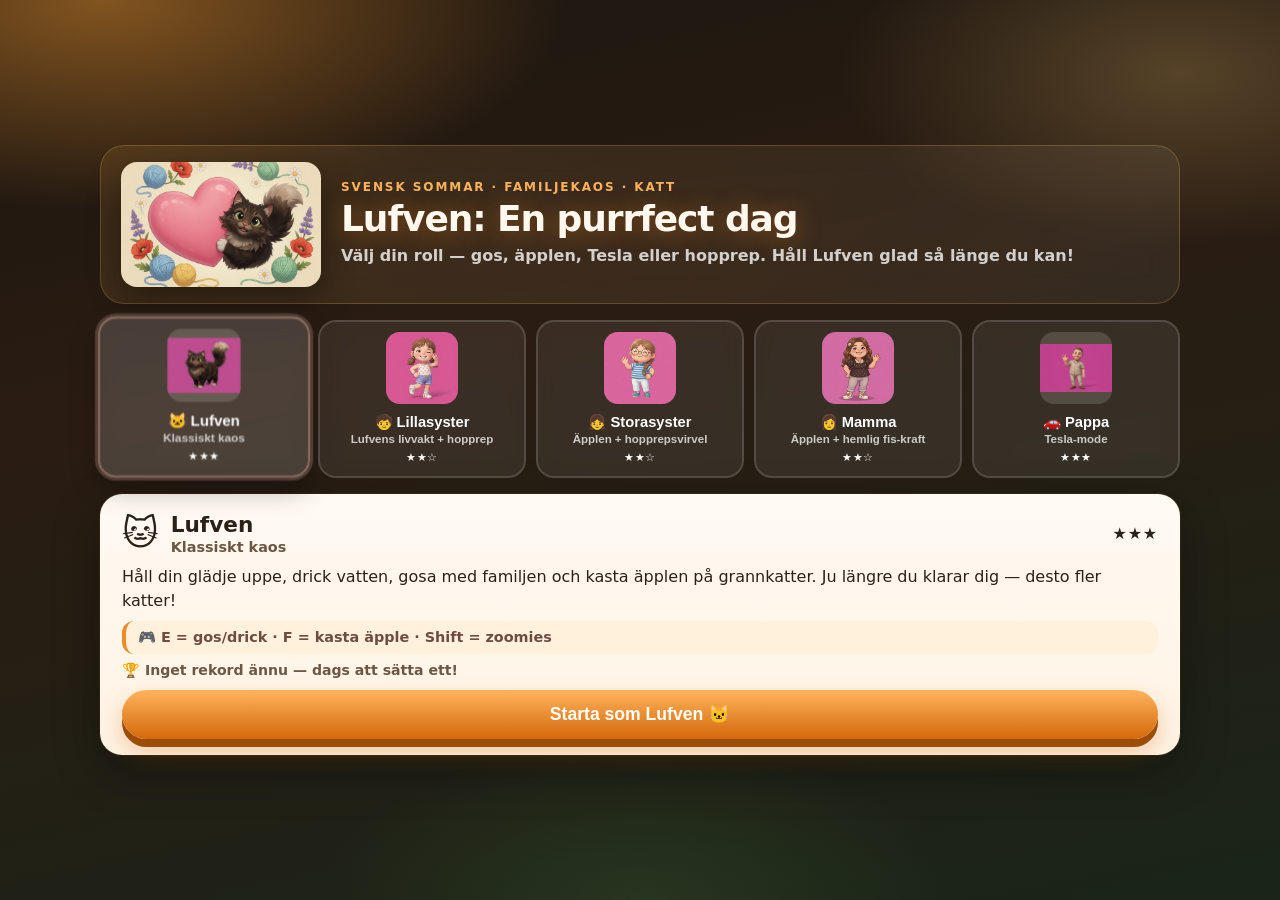
==== lufven-purrfect-day/index.html @ 32212866 "Publik sajt utan källkod Lufven byggs i det privata repot ericivarsson/lufven-purrfect-day och publi" ====
<!DOCTYPE html>
<html lang="sv">
  <head>
    <meta charset="UTF-8" />
    <meta
      name="viewport"
      content="width=device-width, initial-scale=1.0, maximum-scale=1.0, user-scalable=no, viewport-fit=cover"
    />
    <meta name="apple-mobile-web-app-capable" content="yes" />
    <meta name="apple-mobile-web-app-status-bar-style" content="black-translucent" />
    <meta name="mobile-web-app-capable" content="yes" />
    <title>Lufven: En purrfect dag</title>
    <link
      rel="icon"
      href="data:image/svg+xml,<svg xmlns='http://www.w3.org/2000/svg' viewBox='0 0 100 100'><text y='.9em' font-size='90'>🐱</text></svg>"
    />
    <script type="module" crossorigin src="/lufven-purrfect-day/assets/index-DW2kbu7p.js"></script>
    <link rel="stylesheet" crossorigin href="/lufven-purrfect-day/assets/index-Bsb9RpFf.css">
  </head>
  <body>
    <div id="app">
      <canvas id="game-canvas"></canvas>

      <!-- Splash + karaktärsval -->
      <div id="title-screen" class="overlay select-overlay">
        <div class="splash">
          <div class="splash-hero">
            <img src="./assets/title-art.png" alt="" class="splash-art" />
            <div class="splash-titles">
              <p class="splash-kicker">Svensk sommar · familjekaos · katt</p>
              <h1>Lufven: En purrfect dag</h1>
              <p class="splash-sub">Välj din roll — gos, äpplen, Tesla eller hopprep. Håll Lufven glad så länge du kan!</p>
            </div>
          </div>

          <div id="character-grid" class="character-grid" role="listbox" aria-label="Välj karaktär"></div>

          <div id="character-detail" class="character-detail">
            <div class="detail-head">
              <span id="detail-emoji" class="detail-emoji">🐱</span>
              <div>
                <h2 id="detail-name">Lufven</h2>
                <p id="detail-tag" class="detail-tag">Klassiskt kaos</p>
              </div>
              <div id="detail-diff" class="detail-diff" title="Svårighet"></div>
            </div>
            <p id="detail-blurb" class="detail-blurb"></p>
            <p id="detail-tips" class="detail-tips"></p>
            <p id="detail-best" class="detail-best"></p>
            <button id="start-btn" class="btn primary btn-xl">Starta som Lufven 🐾</button>
          </div>
        </div>
      </div>

      <!-- HUD -->
      <div id="hud" class="hidden">
        <div class="hud-top">
          <div class="bars-stack">
            <div class="happiness-wrap" id="bar-happiness-wrap">
              <div class="happiness-label" id="bar-happiness-label">Glädje 💖</div>
              <div class="happiness-track">
                <div id="happiness-fill" class="happiness-fill"></div>
              </div>
            </div>
            <div class="happiness-wrap thirst-wrap" id="bar-thirst-wrap">
              <div class="happiness-label" id="bar-thirst-label">Törst 💧</div>
              <div class="happiness-track thirst-track">
                <div id="thirst-fill" class="thirst-fill"></div>
              </div>
            </div>
            <div class="happiness-wrap hunger-wrap hidden" id="bar-hunger-wrap">
              <div class="happiness-label">Hunger 🍽️</div>
              <div class="happiness-track hunger-track">
                <div id="hunger-fill" class="hunger-fill"></div>
              </div>
            </div>
            <div class="happiness-wrap special-wrap hidden" id="bar-special-wrap">
              <div class="happiness-label" id="bar-special-label">Fis-kraft 💨</div>
              <div class="happiness-track special-track">
                <div id="special-fill" class="special-fill"></div>
              </div>
            </div>
          </div>
          <div class="hud-stats">
            <div id="role-label" class="stat role-stat">🐱 Lufven</div>
            <div id="time-label" class="stat">⏱️ 0:00</div>
            <div id="score-label" class="stat">⭐ 0</div>
            <div id="wave-label" class="stat">Våg 1</div>
            <div id="apple-label" class="stat">🍎 3</div>
            <div id="held-label" class="stat hidden">🤲 —</div>
          </div>
        </div>

        <div id="mission-box" class="mission-box">
          <div class="mission-title">Uppdrag</div>
          <div id="mission-text">Gosa, drick, kasta äpplen!</div>
        </div>

        <div id="prompt" class="prompt hidden"></div>
        <div id="toast" class="toast hidden"></div>
        <div id="speech" class="speech hidden"></div>

        <div class="hud-bottom">
          <div id="location-label" class="location">🏡 Gården</div>
          <div class="mini-help" id="mini-help">E · F · Shift</div>
        </div>
      </div>

      <!-- Touch -->
      <div id="touch-controls" aria-hidden="true">
        <div id="stick-base" class="stick-base">
          <div id="stick-knob" class="stick-knob"></div>
          <div class="stick-label">Gå</div>
        </div>
        <div class="touch-buttons">
          <button type="button" id="btn-zoomies" class="touch-btn zoomies" aria-label="Zoomies/Turbo">
            💨
            <span id="btn-zoomies-label">Zoomies</span>
          </button>
          <button type="button" id="btn-special" class="touch-btn special hidden" aria-label="Special">
            💨
            <span>Fis</span>
          </button>
          <button type="button" id="btn-throw" class="touch-btn throw" aria-label="Kasta äpple">
            🍎
            <span>Kasta</span>
          </button>
          <button type="button" id="btn-jump" class="touch-btn jump" aria-label="Hoppa">
            🐾
            <span>Hoppa</span>
          </button>
          <button type="button" id="btn-interact" class="touch-btn interact" aria-label="Interagera">
            🤗
            <span>Gör</span>
          </button>
        </div>
      </div>

      <!-- Slut -->
      <div id="end-screen" class="overlay hidden">
        <div class="title-card end-card">
          <h1 id="end-title">Vilken dag!</h1>
          <p id="end-message"></p>
          <div id="end-stats" class="end-stats"></div>
          <div class="end-actions">
            <button id="replay-btn" class="btn primary">Samma roll igen 🐾</button>
            <button id="reselect-btn" class="btn secondary">Byt karaktär</button>
          </div>
        </div>
      </div>
    </div>
  </body>
</html>
---- lufven-purrfect-day/assets/index-Bsb9RpFf.css ----
:root{--cream: #fff8ee;--orange: #f08a24;--orange-deep: #d4690b;--orange-soft: #ffb35c;--pink: #f08a24;--pink-deep: #d4690b;--sky: #7ec8e8;--ink: #2a2118;--soft: #6b5744;--green: #6ecf8e;--gold: #ffc14d;--shadow: rgba(62, 38, 16, .2);--panel: rgba(255, 248, 238, .96);--safe-bottom: env(safe-area-inset-bottom, 0px);--safe-left: env(safe-area-inset-left, 0px);--safe-right: env(safe-area-inset-right, 0px);font-family:Segoe UI,Nunito,Trebuchet MS,system-ui,sans-serif}*{box-sizing:border-box;margin:0;padding:0;-webkit-tap-highlight-color:transparent}html,body,#app{width:100%;height:100%;overflow:hidden;background:#1a2230;color:var(--ink);touch-action:none;overscroll-behavior:none;user-select:none;-webkit-user-select:none}#game-canvas{display:block;width:100%;height:100%;touch-action:none}.hidden{display:none!important}.overlay{position:absolute;inset:0;display:flex;align-items:center;justify-content:center;background:radial-gradient(circle at 18% 12%,rgba(240,138,36,.28),transparent 42%),radial-gradient(circle at 82% 8%,rgba(255,196,90,.22),transparent 38%),linear-gradient(160deg,#fff3e0,#ffe8cc,#fff8ee);z-index:20;padding:24px;padding-bottom:calc(24px + var(--safe-bottom));overflow-y:auto;touch-action:pan-y}.title-card{max-width:620px;width:100%;background:var(--panel);border-radius:28px;padding:28px 32px 24px;box-shadow:0 20px 60px var(--shadow),0 0 0 4px #f08a2438;text-align:center;animation:pop-in .55s cubic-bezier(.2,1.2,.3,1)}.select-overlay{align-items:stretch;justify-content:center;padding:18px;background:radial-gradient(ellipse 70% 45% at 8% 0%,rgba(255,160,50,.45),transparent 52%),radial-gradient(ellipse 55% 40% at 92% 8%,rgba(255,210,120,.22),transparent 48%),radial-gradient(ellipse 50% 35% at 50% 100%,rgba(80,140,70,.18),transparent 50%),linear-gradient(168deg,#1c1610,#2a1c12 38%,#1a2418)}.splash{width:min(1080px,100%);margin:auto;display:flex;flex-direction:column;gap:16px;max-height:100%}.splash-hero{display:flex;gap:20px;align-items:center;background:linear-gradient(135deg,#ffb4501f,#ffffff0f);border:1px solid rgba(255,190,110,.22);border-radius:24px;padding:16px 20px;backdrop-filter:blur(14px)}.splash-art{width:min(200px,32vw);border-radius:16px;box-shadow:0 12px 32px #00000059;object-fit:cover;aspect-ratio:16/10}.splash-titles h1{color:#fff8ee;margin:0 0 6px;font-size:clamp(1.45rem,3.5vw,2.25rem);letter-spacing:-.03em;text-shadow:0 2px 24px rgba(240,138,36,.45)}.splash-kicker{color:#ffb35c;font-weight:800;font-size:.75rem;letter-spacing:.16em;text-transform:uppercase;margin-bottom:4px}.splash-sub{color:#ffffffc7;font-weight:600;line-height:1.4}.character-grid{display:grid;grid-template-columns:repeat(5,1fr);gap:10px}@media(max-width:900px){.character-grid{grid-template-columns:repeat(3,1fr)}.splash-hero{flex-direction:column;text-align:center}}@media(max-width:520px){.character-grid{grid-template-columns:repeat(2,1fr)}}.char-card{position:relative;border:2px solid rgba(255,255,255,.14);background:#ffffff14;border-radius:18px;padding:10px 8px 12px;cursor:pointer;text-align:center;color:#fff;transition:transform .15s ease,border-color .15s ease,box-shadow .15s ease,background .15s;touch-action:manipulation;backdrop-filter:blur(8px)}.char-card:hover{transform:translateY(-3px);background:#ffffff24}.char-card.selected{border-color:var(--card-accent, var(--pink));box-shadow:0 0 0 3px color-mix(in srgb,var(--card-accent, var(--pink)) 45%,transparent),0 12px 28px #0000004d;background:#ffffff29;transform:translateY(-2px) scale(1.02)}.char-card img{width:72px;height:72px;object-fit:contain;border-radius:14px;background:#fff6e826;margin-bottom:6px;pointer-events:none}.char-card .char-name{font-weight:800;font-size:.92rem}.char-card .char-tag{font-size:.72rem;opacity:.75;font-weight:600;margin-top:2px}.char-card .char-diff{margin-top:6px;font-size:.7rem;letter-spacing:.05em}.character-detail{background:linear-gradient(180deg,#fffaf3,#fff3e4);border-radius:22px;padding:18px 22px 16px;box-shadow:0 16px 48px #0000004d,0 0 0 1px #d4690b1f;animation:pop-in .4s ease}.detail-head{display:flex;align-items:center;gap:12px;margin-bottom:10px}.detail-emoji{font-size:2.2rem;line-height:1}.detail-head h2{margin:0;font-size:1.35rem;color:var(--ink)}.detail-tag{margin:2px 0 0;color:var(--soft);font-weight:700;font-size:.9rem}.detail-diff{margin-left:auto;font-size:1rem;letter-spacing:.05em}.detail-blurb{color:var(--ink);line-height:1.5;margin-bottom:8px}.detail-tips{background:#fff1dc;border-radius:12px;padding:8px 12px;font-weight:700;font-size:.9rem;color:#6d4c41;margin-bottom:8px;border-left:4px solid var(--orange)}.detail-best{font-weight:700;color:var(--soft);font-size:.88rem;margin-bottom:12px;min-height:1.2em}.btn-xl{width:100%;font-size:1.15rem;padding:16px 24px}.btn.secondary{background:#fff;color:var(--ink);border:2px solid #e0d5c8;box-shadow:0 4px #d0c4b4;border-radius:999px;padding:12px 22px;font-weight:700;cursor:pointer}.end-actions{display:flex;flex-wrap:wrap;gap:10px;justify-content:center}.role-stat{background:linear-gradient(180deg,#fff,#fff1dc)!important;border:2px solid #ffb35c}.hunger-fill{height:100%;width:80%;border-radius:999px;background:linear-gradient(90deg,#ffb74d,#ef6c00);transition:width .2s ease}.hunger-fill.low,.hunger-fill.critical{animation:pulse .5s ease infinite alternate}.special-fill{height:100%;width:0%;border-radius:999px;background:linear-gradient(90deg,#aed581,#7cb342 50%,#c6ff00);transition:width .15s ease;box-shadow:0 0 10px #aed58180}.special-fill.ready{animation:pulse .45s ease infinite alternate;background:linear-gradient(90deg,#dce775,#eeff41)}.touch-btn.special{background:linear-gradient(180deg,#dcedc8,#aed581);width:72px;height:72px}@keyframes pop-in{0%{transform:scale(.92) translateY(12px);opacity:0}to{transform:scale(1) translateY(0);opacity:1}}.title-art{width:min(100%,420px);border-radius:18px;margin-bottom:14px;box-shadow:0 8px 24px var(--shadow);pointer-events:none}h1{font-size:clamp(1.5rem,4vw,2.4rem);color:var(--pink-deep);margin-bottom:6px;letter-spacing:-.02em}.subtitle{color:var(--soft);font-weight:600;margin-bottom:12px}.blurb{color:var(--ink);line-height:1.5;margin-bottom:18px;font-size:.98rem}.btn{border:none;border-radius:999px;padding:14px 28px;font-size:1.1rem;font-weight:700;cursor:pointer;transition:transform .15s ease,box-shadow .15s ease;touch-action:manipulation}.btn.primary{background:linear-gradient(180deg,#ffb35c,var(--orange-deep));color:#fff;box-shadow:0 8px #9a4e08,0 12px 24px #d4690b59}.btn.primary:hover{transform:translateY(-2px)}.btn.primary:active{transform:translateY(4px);box-shadow:0 3px #9a4e08,0 6px 12px #d4690b4d}.controls-hint{display:flex;flex-wrap:wrap;gap:10px 16px;justify-content:center;margin-top:18px;color:var(--soft);font-size:.9rem}#controls-hint-touch{display:none}kbd{display:inline-block;background:#fff;border:1px solid #e0d5c8;border-bottom-width:3px;border-radius:6px;padding:1px 7px;font-family:inherit;font-weight:700;margin:0 2px;color:var(--ink)}#hud{position:absolute;inset:0;pointer-events:none;z-index:10}.hud-top{display:flex;justify-content:space-between;gap:16px;padding:16px 18px;padding-top:calc(12px + env(safe-area-inset-top,0px));align-items:flex-start}.bars-stack{flex:1;max-width:420px;display:flex;flex-direction:column;gap:8px}.happiness-wrap{flex:1;max-width:420px;background:var(--panel);border-radius:18px;padding:10px 14px 12px;box-shadow:0 8px 24px var(--shadow)}.bars-stack .happiness-wrap{max-width:none}.thirst-wrap{padding:8px 14px 10px}.thirst-fill{height:100%;width:80%;border-radius:999px;background:linear-gradient(90deg,#4fc3f7,#0288d1 60%,#81d4fa);box-shadow:0 0 10px #03a9f459;transition:width .2s ease}.thirst-fill.low{background:linear-gradient(90deg,#ffb74d,#fb8c00)}.thirst-fill.critical{background:linear-gradient(90deg,#ef5350,#c62828);animation:pulse .5s ease infinite alternate}.thirst-track{height:16px}.happiness-label{font-weight:800;font-size:.92rem;margin-bottom:6px;color:var(--pink-deep)}.happiness-track{height:22px;background:#f0e4da;border-radius:999px;overflow:hidden;box-shadow:inset 0 2px 6px #00000014}.happiness-fill{height:100%;width:80%;border-radius:999px;background:linear-gradient(90deg,#ffb35c,#f08a24 55%,#ffd166);box-shadow:0 0 12px #f08a2466;transition:width .2s ease,background .3s ease}.happiness-fill.low{background:linear-gradient(90deg,#ff9f43,#ee5a24);animation:pulse .8s ease infinite alternate}.happiness-fill.critical{background:linear-gradient(90deg,#ff6b6b,#c0392b);animation:pulse .4s ease infinite alternate}@keyframes pulse{0%{filter:brightness(1)}to{filter:brightness(1.2)}}.hud-stats{display:flex;flex-direction:column;gap:8px;align-items:flex-end}.stat{background:var(--panel);border-radius:999px;padding:8px 14px;font-weight:700;box-shadow:0 6px 16px var(--shadow);white-space:nowrap}.mission-box{position:absolute;top:12px;left:50%;transform:translate(-50%);width:min(340px,70vw);background:var(--panel);border-radius:16px;padding:10px 14px;box-shadow:0 8px 24px var(--shadow);border-left:5px solid var(--gold);text-align:center;pointer-events:none;z-index:12}.mission-title{font-size:.75rem;text-transform:uppercase;letter-spacing:.08em;font-weight:800;color:#b8860b;margin-bottom:4px}#mission-text{font-weight:600;line-height:1.35;font-size:.95rem}.prompt{position:absolute;left:50%;bottom:max(100px,calc(18% + env(safe-area-inset-bottom,0px)));transform:translate(-50%);background:#2a2438e6;color:#fff;padding:10px 18px;border-radius:999px;font-weight:700;box-shadow:0 8px 24px #00000040;white-space:nowrap;max-width:min(90vw,420px);overflow:hidden;text-overflow:ellipsis;z-index:12;pointer-events:none}.toast{position:absolute;left:50%;top:28%;transform:translate(-50%);background:linear-gradient(180deg,#fff,#fff6e8);color:var(--ink);padding:14px 22px;border-radius:16px;font-weight:800;font-size:1.1rem;box-shadow:0 12px 32px var(--shadow);border:3px solid var(--orange);animation:toast-in .35s ease;text-align:center;max-width:90vw}@keyframes toast-in{0%{opacity:0;transform:translate(-50%) translateY(10px) scale(.95)}to{opacity:1;transform:translate(-50%) translateY(0) scale(1)}}.speech{position:absolute;left:50%;top:max(88px,14%);transform:translate(-50%);background:#fff;color:var(--ink);padding:10px 16px;border-radius:18px;font-weight:600;max-width:min(380px,84vw);box-shadow:0 10px 28px var(--shadow);border:2px solid #f0d8e8;text-align:center;line-height:1.35;z-index:13;pointer-events:none;font-size:.95rem}.speech:after{content:"";position:absolute;bottom:-10px;left:50%;transform:translate(-50%);border:10px solid transparent;border-top-color:#fff}.hud-bottom{position:absolute;left:0;right:0;bottom:0;display:flex;justify-content:space-between;align-items:flex-end;padding:16px 18px;padding-bottom:calc(16px + var(--safe-bottom));gap:12px}.location{background:var(--panel);border-radius:999px;padding:8px 14px;font-weight:700;box-shadow:0 6px 16px var(--shadow)}.mini-help{background:#fff6e8d9;border-radius:999px;padding:8px 12px;font-size:.82rem;color:var(--soft);font-weight:600}.end-card #end-message{margin:10px 0 16px;line-height:1.5}.end-stats{display:grid;gap:8px;margin-bottom:18px;text-align:left;background:#fff9f0;border-radius:14px;padding:12px 14px;font-weight:600}#touch-controls{display:none;position:absolute;inset:0;z-index:15;pointer-events:none}#touch-controls.visible{display:block}.stick-base{pointer-events:auto;position:absolute;left:calc(28px + var(--safe-left));bottom:calc(28px + var(--safe-bottom));width:140px;height:140px;border-radius:50%;background:#fff6e859;border:3px solid rgba(255,255,255,.55);box-shadow:0 8px 28px #0003,inset 0 0 20px #ffffff26;touch-action:none}.stick-knob{position:absolute;left:50%;top:50%;width:64px;height:64px;border-radius:50%;background:linear-gradient(180deg,#fff,#ffd6e8);border:3px solid rgba(232,74,138,.55);box-shadow:0 6px 16px #00000040;transform:translate(-50%,-50%);touch-action:none}.stick-label{position:absolute;bottom:-22px;left:0;right:0;text-align:center;font-size:.75rem;font-weight:800;color:#ffffffe6;text-shadow:0 1px 4px rgba(0,0,0,.5);pointer-events:none}.touch-buttons{pointer-events:none;position:absolute;right:calc(20px + var(--safe-right));bottom:calc(28px + var(--safe-bottom));display:flex;flex-direction:column;gap:14px;align-items:flex-end}.touch-btn{pointer-events:auto;width:78px;height:78px;border-radius:50%;border:3px solid rgba(255,255,255,.7);background:#fff6e8e0;box-shadow:0 8px #00000026,0 12px 24px #0003;font-size:1.7rem;display:flex;flex-direction:column;align-items:center;justify-content:center;gap:0;cursor:pointer;touch-action:manipulation;color:var(--ink);line-height:1}.touch-btn span{font-size:.62rem;font-weight:800;margin-top:2px;letter-spacing:.02em}.touch-btn.interact{background:linear-gradient(180deg,#ffb35c,#f08a24);width:88px;height:88px;font-size:1.9rem}.touch-btn.jump{background:linear-gradient(180deg,#b8f0c8,#6ecf8e)}.touch-btn.zoomies{background:linear-gradient(180deg,#ffe8a3,#ffd166);width:64px;height:64px;font-size:1.3rem}.touch-btn.throw{background:linear-gradient(180deg,#ff8a80,#e53935);color:#fff;width:76px;height:76px;font-size:1.6rem}.touch-btn.pressed{transform:translateY(4px);box-shadow:0 3px #00000026,0 6px 12px #00000026;filter:brightness(.95)}@media(pointer:coarse),(hover:none){#controls-hint-desktop{display:none}#controls-hint-touch{display:flex}.mini-help{display:none}.mission-box{top:calc(8px + env(safe-area-inset-top,0px));width:min(300px,78vw);font-size:.88rem}.prompt{bottom:calc(190px + var(--safe-bottom))}.hud-bottom{bottom:calc(175px + var(--safe-bottom));left:calc(12px + var(--safe-left));right:auto;width:auto}.location{font-size:.85rem}}@media(max-width:640px){.title-card{padding:18px}.hud-stats{font-size:.85rem}.stick-base{width:120px;height:120px}.stick-knob{width:54px;height:54px}.touch-btn{width:68px;height:68px}.touch-btn.interact{width:76px;height:76px}}@media(orientation:landscape)and (pointer:coarse){.mission-box{top:calc(8px + env(safe-area-inset-top,0px));left:50%;transform:translate(-50%);width:min(360px,50vw)}.prompt{bottom:calc(110px + var(--safe-bottom))}.hud-bottom{bottom:calc(16px + var(--safe-bottom));left:calc(12px + var(--safe-left));transform:none}}
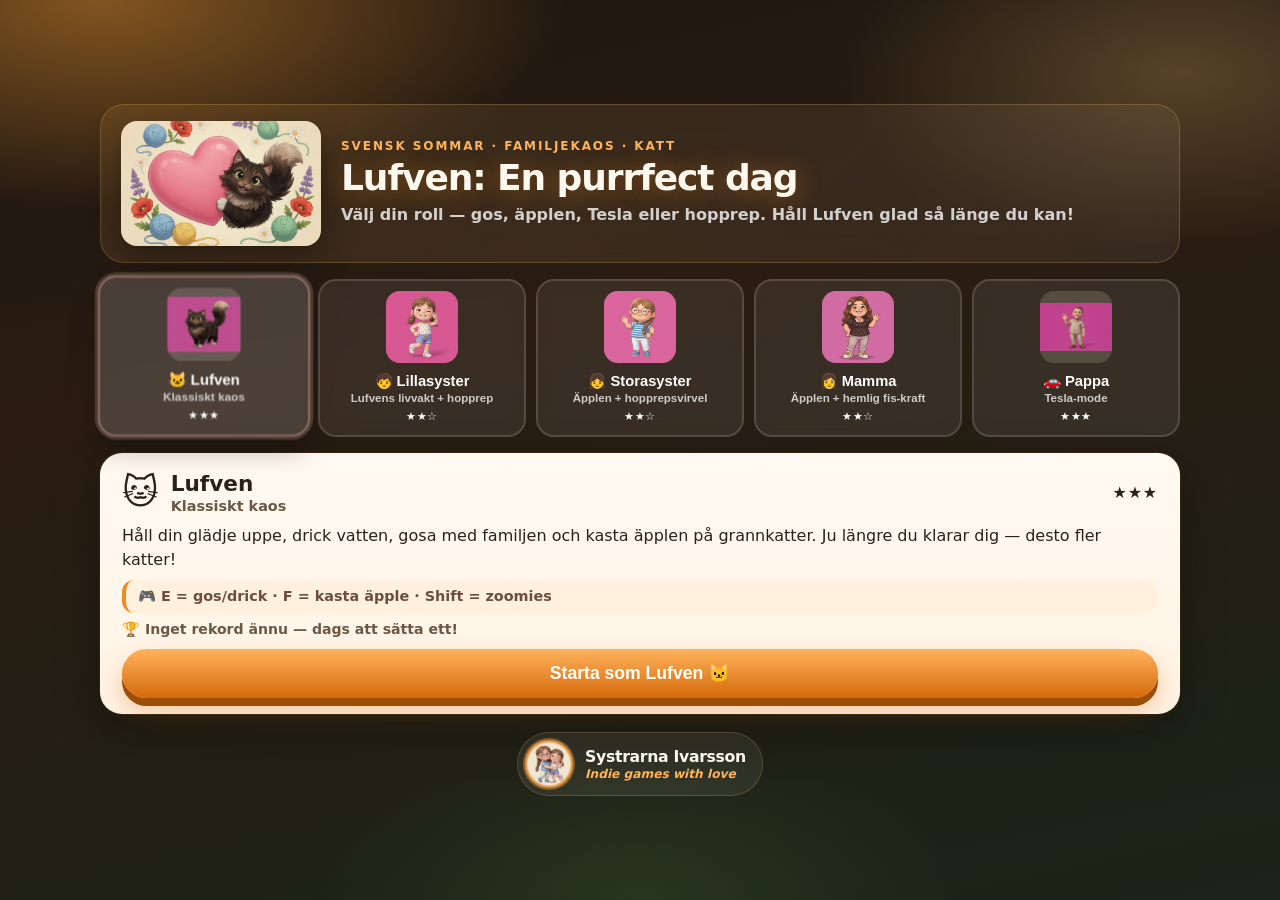
==== commit a1b146fc: "Deploy Lufven 499831e0a625d4e5bc17982209b34cb1f12b4e36" ====
--- a/lufven-purrfect-day/index.html
+++ b/lufven-purrfect-day/index.html
@@ -14,8 +14,8 @@
       rel="icon"
       href="data:image/svg+xml,<svg xmlns='http://www.w3.org/2000/svg' viewBox='0 0 100 100'><text y='.9em' font-size='90'>🐱</text></svg>"
     />
-    <script type="module" crossorigin src="/lufven-purrfect-day/assets/index-DW2kbu7p.js"></script>
-    <link rel="stylesheet" crossorigin href="/lufven-purrfect-day/assets/index-Bsb9RpFf.css">
+    <script type="module" crossorigin src="/lufven-purrfect-day/assets/index-DAkPZ08C.js"></script>
+    <link rel="stylesheet" crossorigin href="/lufven-purrfect-day/assets/index-C2qC-lwD.css">
   </head>
   <body>
     <div id="app">
@@ -48,6 +48,14 @@
             <p id="detail-tips" class="detail-tips"></p>
             <p id="detail-best" class="detail-best"></p>
             <button id="start-btn" class="btn primary btn-xl">Starta som Lufven 🐾</button>
+          </div>
+
+          <div class="studio-lockup" aria-label="Systrarna Ivarsson — Indie games with love">
+            <img src="./assets/studio-mark.jpg" alt="" class="studio-mark" />
+            <div class="studio-word">
+              <span class="studio-name">Systrarna Ivarsson</span>
+              <span class="studio-tag">Indie games with love</span>
+            </div>
           </div>
         </div>
       </div>
--- a/lufven-purrfect-day/assets/index-C2qC-lwD.css
+++ b/lufven-purrfect-day/assets/index-C2qC-lwD.css
@@ -0,0 +1 @@
+:root{--cream: #fff8ee;--orange: #f08a24;--orange-deep: #d4690b;--orange-soft: #ffb35c;--pink: #f08a24;--pink-deep: #d4690b;--sky: #7ec8e8;--ink: #2a2118;--soft: #6b5744;--green: #6ecf8e;--gold: #ffc14d;--shadow: rgba(62, 38, 16, .2);--panel: rgba(255, 248, 238, .96);--safe-bottom: env(safe-area-inset-bottom, 0px);--safe-left: env(safe-area-inset-left, 0px);--safe-right: env(safe-area-inset-right, 0px);font-family:Segoe UI,Nunito,Trebuchet MS,system-ui,sans-serif}*{box-sizing:border-box;margin:0;padding:0;-webkit-tap-highlight-color:transparent}html,body,#app{width:100%;height:100%;overflow:hidden;background:#1a2230;color:var(--ink);touch-action:none;overscroll-behavior:none;user-select:none;-webkit-user-select:none}#game-canvas{display:block;width:100%;height:100%;touch-action:none}.hidden{display:none!important}.overlay{position:absolute;inset:0;display:flex;align-items:center;justify-content:center;background:radial-gradient(circle at 18% 12%,rgba(240,138,36,.28),transparent 42%),radial-gradient(circle at 82% 8%,rgba(255,196,90,.22),transparent 38%),linear-gradient(160deg,#fff3e0,#ffe8cc,#fff8ee);z-index:20;padding:24px;padding-bottom:calc(24px + var(--safe-bottom));overflow-y:auto;touch-action:pan-y}.title-card{max-width:620px;width:100%;background:var(--panel);border-radius:28px;padding:28px 32px 24px;box-shadow:0 20px 60px var(--shadow),0 0 0 4px #f08a2438;text-align:center;animation:pop-in .55s cubic-bezier(.2,1.2,.3,1)}.select-overlay{align-items:stretch;justify-content:center;padding:18px;background:radial-gradient(ellipse 70% 45% at 8% 0%,rgba(255,160,50,.45),transparent 52%),radial-gradient(ellipse 55% 40% at 92% 8%,rgba(255,210,120,.22),transparent 48%),radial-gradient(ellipse 50% 35% at 50% 100%,rgba(80,140,70,.18),transparent 50%),linear-gradient(168deg,#1c1610,#2a1c12 38%,#1a2418)}.splash{width:min(1080px,100%);margin:auto;display:flex;flex-direction:column;gap:16px;max-height:100%}.splash-hero{display:flex;gap:20px;align-items:center;background:linear-gradient(135deg,#ffb4501f,#ffffff0f);border:1px solid rgba(255,190,110,.22);border-radius:24px;padding:16px 20px;backdrop-filter:blur(14px)}.splash-art{width:min(200px,32vw);border-radius:16px;box-shadow:0 12px 32px #00000059;object-fit:cover;aspect-ratio:16/10}.splash-titles h1{color:#fff8ee;margin:0 0 6px;font-size:clamp(1.45rem,3.5vw,2.25rem);letter-spacing:-.03em;text-shadow:0 2px 24px rgba(240,138,36,.45)}.splash-kicker{color:#ffb35c;font-weight:800;font-size:.75rem;letter-spacing:.16em;text-transform:uppercase;margin-bottom:4px}.splash-sub{color:#ffffffc7;font-weight:600;line-height:1.4}.studio-lockup{display:flex;align-items:center;gap:12px;align-self:center;margin-top:2px;padding:7px 16px 7px 7px;border-radius:999px;background:#fff8ee12;border:1px solid rgba(255,190,110,.2)}.studio-mark{width:48px;height:48px;border-radius:50%;object-fit:cover;box-shadow:0 0 0 2px #f08a2480;pointer-events:none}.studio-word{display:flex;flex-direction:column;gap:1px}.studio-name{color:#fff8ee;font-weight:800;font-size:.98rem;letter-spacing:-.02em;line-height:1.15}.studio-tag{color:#ffb35c;font-style:italic;font-weight:700;font-size:.76rem}.character-grid{display:grid;grid-template-columns:repeat(5,1fr);gap:10px}@media(max-width:900px){.character-grid{grid-template-columns:repeat(3,1fr)}.splash-hero{flex-direction:column;text-align:center}}@media(max-width:520px){.character-grid{grid-template-columns:repeat(2,1fr)}.studio-lockup{padding:5px 12px 5px 5px;gap:8px}.studio-mark{width:36px;height:36px}.studio-name{font-size:.82rem}.studio-tag{font-size:.68rem}}.char-card{position:relative;border:2px solid rgba(255,255,255,.14);background:#ffffff14;border-radius:18px;padding:10px 8px 12px;cursor:pointer;text-align:center;color:#fff;transition:transform .15s ease,border-color .15s ease,box-shadow .15s ease,background .15s;touch-action:manipulation;backdrop-filter:blur(8px)}.char-card:hover{transform:translateY(-3px);background:#ffffff24}.char-card.selected{border-color:var(--card-accent, var(--pink));box-shadow:0 0 0 3px color-mix(in srgb,var(--card-accent, var(--pink)) 45%,transparent),0 12px 28px #0000004d;background:#ffffff29;transform:translateY(-2px) scale(1.02)}.char-card img{width:72px;height:72px;object-fit:contain;border-radius:14px;background:#fff6e826;margin-bottom:6px;pointer-events:none}.char-card .char-name{font-weight:800;font-size:.92rem}.char-card .char-tag{font-size:.72rem;opacity:.75;font-weight:600;margin-top:2px}.char-card .char-diff{margin-top:6px;font-size:.7rem;letter-spacing:.05em}.character-detail{background:linear-gradient(180deg,#fffaf3,#fff3e4);border-radius:22px;padding:18px 22px 16px;box-shadow:0 16px 48px #0000004d,0 0 0 1px #d4690b1f;animation:pop-in .4s ease}.detail-head{display:flex;align-items:center;gap:12px;margin-bottom:10px}.detail-emoji{font-size:2.2rem;line-height:1}.detail-head h2{margin:0;font-size:1.35rem;color:var(--ink)}.detail-tag{margin:2px 0 0;color:var(--soft);font-weight:700;font-size:.9rem}.detail-diff{margin-left:auto;font-size:1rem;letter-spacing:.05em}.detail-blurb{color:var(--ink);line-height:1.5;margin-bottom:8px}.detail-tips{background:#fff1dc;border-radius:12px;padding:8px 12px;font-weight:700;font-size:.9rem;color:#6d4c41;margin-bottom:8px;border-left:4px solid var(--orange)}.detail-best{font-weight:700;color:var(--soft);font-size:.88rem;margin-bottom:12px;min-height:1.2em}.btn-xl{width:100%;font-size:1.15rem;padding:16px 24px}.btn.secondary{background:#fff;color:var(--ink);border:2px solid #e0d5c8;box-shadow:0 4px #d0c4b4;border-radius:999px;padding:12px 22px;font-weight:700;cursor:pointer}.end-actions{display:flex;flex-wrap:wrap;gap:10px;justify-content:center}.role-stat{background:linear-gradient(180deg,#fff,#fff1dc)!important;border:2px solid #ffb35c}.hunger-fill{height:100%;width:80%;border-radius:999px;background:linear-gradient(90deg,#ffb74d,#ef6c00);transition:width .2s ease}.hunger-fill.low,.hunger-fill.critical{animation:pulse .5s ease infinite alternate}.special-fill{height:100%;width:0%;border-radius:999px;background:linear-gradient(90deg,#aed581,#7cb342 50%,#c6ff00);transition:width .15s ease;box-shadow:0 0 10px #aed58180}.special-fill.ready{animation:pulse .45s ease infinite alternate;background:linear-gradient(90deg,#dce775,#eeff41)}.touch-btn.special{background:linear-gradient(180deg,#dcedc8,#aed581);width:72px;height:72px}@keyframes pop-in{0%{transform:scale(.92) translateY(12px);opacity:0}to{transform:scale(1) translateY(0);opacity:1}}.title-art{width:min(100%,420px);border-radius:18px;margin-bottom:14px;box-shadow:0 8px 24px var(--shadow);pointer-events:none}h1{font-size:clamp(1.5rem,4vw,2.4rem);color:var(--pink-deep);margin-bottom:6px;letter-spacing:-.02em}.subtitle{color:var(--soft);font-weight:600;margin-bottom:12px}.blurb{color:var(--ink);line-height:1.5;margin-bottom:18px;font-size:.98rem}.btn{border:none;border-radius:999px;padding:14px 28px;font-size:1.1rem;font-weight:700;cursor:pointer;transition:transform .15s ease,box-shadow .15s ease;touch-action:manipulation}.btn.primary{background:linear-gradient(180deg,#ffb35c,var(--orange-deep));color:#fff;box-shadow:0 8px #9a4e08,0 12px 24px #d4690b59}.btn.primary:hover{transform:translateY(-2px)}.btn.primary:active{transform:translateY(4px);box-shadow:0 3px #9a4e08,0 6px 12px #d4690b4d}.controls-hint{display:flex;flex-wrap:wrap;gap:10px 16px;justify-content:center;margin-top:18px;color:var(--soft);font-size:.9rem}#controls-hint-touch{display:none}kbd{display:inline-block;background:#fff;border:1px solid #e0d5c8;border-bottom-width:3px;border-radius:6px;padding:1px 7px;font-family:inherit;font-weight:700;margin:0 2px;color:var(--ink)}#hud{position:absolute;inset:0;pointer-events:none;z-index:10}.hud-top{display:flex;justify-content:space-between;gap:16px;padding:16px 18px;padding-top:calc(12px + env(safe-area-inset-top,0px));align-items:flex-start}.bars-stack{flex:1;max-width:420px;display:flex;flex-direction:column;gap:8px}.happiness-wrap{flex:1;max-width:420px;background:var(--panel);border-radius:18px;padding:10px 14px 12px;box-shadow:0 8px 24px var(--shadow)}.bars-stack .happiness-wrap{max-width:none}.thirst-wrap{padding:8px 14px 10px}.thirst-fill{height:100%;width:80%;border-radius:999px;background:linear-gradient(90deg,#4fc3f7,#0288d1 60%,#81d4fa);box-shadow:0 0 10px #03a9f459;transition:width .2s ease}.thirst-fill.low{background:linear-gradient(90deg,#ffb74d,#fb8c00)}.thirst-fill.critical{background:linear-gradient(90deg,#ef5350,#c62828);animation:pulse .5s ease infinite alternate}.thirst-track{height:16px}.happiness-label{font-weight:800;font-size:.92rem;margin-bottom:6px;color:var(--pink-deep)}.happiness-track{height:22px;background:#f0e4da;border-radius:999px;overflow:hidden;box-shadow:inset 0 2px 6px #00000014}.happiness-fill{height:100%;width:80%;border-radius:999px;background:linear-gradient(90deg,#ffb35c,#f08a24 55%,#ffd166);box-shadow:0 0 12px #f08a2466;transition:width .2s ease,background .3s ease}.happiness-fill.low{background:linear-gradient(90deg,#ff9f43,#ee5a24);animation:pulse .8s ease infinite alternate}.happiness-fill.critical{background:linear-gradient(90deg,#ff6b6b,#c0392b);animation:pulse .4s ease infinite alternate}@keyframes pulse{0%{filter:brightness(1)}to{filter:brightness(1.2)}}.hud-stats{display:flex;flex-direction:column;gap:8px;align-items:flex-end}.stat{background:var(--panel);border-radius:999px;padding:8px 14px;font-weight:700;box-shadow:0 6px 16px var(--shadow);white-space:nowrap}.mission-box{position:absolute;top:12px;left:50%;transform:translate(-50%);width:min(340px,70vw);background:var(--panel);border-radius:16px;padding:10px 14px;box-shadow:0 8px 24px var(--shadow);border-left:5px solid var(--gold);text-align:center;pointer-events:none;z-index:12}.mission-title{font-size:.75rem;text-transform:uppercase;letter-spacing:.08em;font-weight:800;color:#b8860b;margin-bottom:4px}#mission-text{font-weight:600;line-height:1.35;font-size:.95rem}.prompt{position:absolute;left:50%;bottom:max(100px,calc(18% + env(safe-area-inset-bottom,0px)));transform:translate(-50%);background:#2a2438e6;color:#fff;padding:10px 18px;border-radius:999px;font-weight:700;box-shadow:0 8px 24px #00000040;white-space:nowrap;max-width:min(90vw,420px);overflow:hidden;text-overflow:ellipsis;z-index:12;pointer-events:none}.toast{position:absolute;left:50%;top:28%;transform:translate(-50%);background:linear-gradient(180deg,#fff,#fff6e8);color:var(--ink);padding:14px 22px;border-radius:16px;font-weight:800;font-size:1.1rem;box-shadow:0 12px 32px var(--shadow);border:3px solid var(--orange);animation:toast-in .35s ease;text-align:center;max-width:90vw}@keyframes toast-in{0%{opacity:0;transform:translate(-50%) translateY(10px) scale(.95)}to{opacity:1;transform:translate(-50%) translateY(0) scale(1)}}.speech{position:absolute;left:50%;top:max(88px,14%);transform:translate(-50%);background:#fff;color:var(--ink);padding:10px 16px;border-radius:18px;font-weight:600;max-width:min(380px,84vw);box-shadow:0 10px 28px var(--shadow);border:2px solid #f0d8e8;text-align:center;line-height:1.35;z-index:13;pointer-events:none;font-size:.95rem}.speech:after{content:"";position:absolute;bottom:-10px;left:50%;transform:translate(-50%);border:10px solid transparent;border-top-color:#fff}.hud-bottom{position:absolute;left:0;right:0;bottom:0;display:flex;justify-content:space-between;align-items:flex-end;padding:16px 18px;padding-bottom:calc(16px + var(--safe-bottom));gap:12px}.location{background:var(--panel);border-radius:999px;padding:8px 14px;font-weight:700;box-shadow:0 6px 16px var(--shadow)}.mini-help{background:#fff6e8d9;border-radius:999px;padding:8px 12px;font-size:.82rem;color:var(--soft);font-weight:600}.end-card #end-message{margin:10px 0 16px;line-height:1.5}.end-stats{display:grid;gap:8px;margin-bottom:18px;text-align:left;background:#fff9f0;border-radius:14px;padding:12px 14px;font-weight:600}#touch-controls{display:none;position:absolute;inset:0;z-index:15;pointer-events:none}#touch-controls.visible{display:block}.stick-base{pointer-events:auto;position:absolute;left:calc(28px + var(--safe-left));bottom:calc(28px + var(--safe-bottom));width:140px;height:140px;border-radius:50%;background:#fff6e859;border:3px solid rgba(255,255,255,.55);box-shadow:0 8px 28px #0003,inset 0 0 20px #ffffff26;touch-action:none}.stick-knob{position:absolute;left:50%;top:50%;width:64px;height:64px;border-radius:50%;background:linear-gradient(180deg,#fff,#ffd6e8);border:3px solid rgba(232,74,138,.55);box-shadow:0 6px 16px #00000040;transform:translate(-50%,-50%);touch-action:none}.stick-label{position:absolute;bottom:-22px;left:0;right:0;text-align:center;font-size:.75rem;font-weight:800;color:#ffffffe6;text-shadow:0 1px 4px rgba(0,0,0,.5);pointer-events:none}.touch-buttons{pointer-events:none;position:absolute;right:calc(20px + var(--safe-right));bottom:calc(28px + var(--safe-bottom));display:flex;flex-direction:column;gap:14px;align-items:flex-end}.touch-btn{pointer-events:auto;width:78px;height:78px;border-radius:50%;border:3px solid rgba(255,255,255,.7);background:#fff6e8e0;box-shadow:0 8px #00000026,0 12px 24px #0003;font-size:1.7rem;display:flex;flex-direction:column;align-items:center;justify-content:center;gap:0;cursor:pointer;touch-action:manipulation;color:var(--ink);line-height:1}.touch-btn span{font-size:.62rem;font-weight:800;margin-top:2px;letter-spacing:.02em}.touch-btn.interact{background:linear-gradient(180deg,#ffb35c,#f08a24);width:88px;height:88px;font-size:1.9rem}.touch-btn.jump{background:linear-gradient(180deg,#b8f0c8,#6ecf8e)}.touch-btn.zoomies{background:linear-gradient(180deg,#ffe8a3,#ffd166);width:64px;height:64px;font-size:1.3rem}.touch-btn.throw{background:linear-gradient(180deg,#ff8a80,#e53935);color:#fff;width:76px;height:76px;font-size:1.6rem}.touch-btn.pressed{transform:translateY(4px);box-shadow:0 3px #00000026,0 6px 12px #00000026;filter:brightness(.95)}@media(pointer:coarse),(hover:none){#controls-hint-desktop{display:none}#controls-hint-touch{display:flex}.mini-help{display:none}.mission-box{top:calc(8px + env(safe-area-inset-top,0px));width:min(300px,78vw);font-size:.88rem}.prompt{bottom:calc(190px + var(--safe-bottom))}.hud-bottom{bottom:calc(175px + var(--safe-bottom));left:calc(12px + var(--safe-left));right:auto;width:auto}.location{font-size:.85rem}}@media(max-width:640px){.title-card{padding:18px}.hud-stats{font-size:.85rem}.stick-base{width:120px;height:120px}.stick-knob{width:54px;height:54px}.touch-btn{width:68px;height:68px}.touch-btn.interact{width:76px;height:76px}}@media(orientation:landscape)and (pointer:coarse){.mission-box{top:calc(8px + env(safe-area-inset-top,0px));left:50%;transform:translate(-50%);width:min(360px,50vw)}.prompt{bottom:calc(110px + var(--safe-bottom))}.hud-bottom{bottom:calc(16px + var(--safe-bottom));left:calc(12px + var(--safe-left));transform:none}}@media(max-width:520px){.hud-top{flex-direction:column;gap:6px;padding:8px 10px;padding-top:calc(8px + env(safe-area-inset-top,0px))}.bars-stack{max-width:none;flex:none;width:100%;gap:5px;background:var(--panel);border-radius:14px;padding:6px 8px 7px;box-shadow:0 6px 16px var(--shadow)}.bars-stack .happiness-wrap{background:transparent;box-shadow:none;border-radius:0;padding:0;display:grid;grid-template-columns:auto 1fr;align-items:center;gap:0 8px}.happiness-label{font-size:.68rem;margin-bottom:0;letter-spacing:.01em;white-space:nowrap}.happiness-track,.thirst-track,.hunger-track,.special-track{height:10px}.hud-stats{flex-direction:row;flex-wrap:wrap;align-items:center;justify-content:flex-start;gap:4px;width:100%}.stat{padding:3px 8px;font-size:.72rem;box-shadow:0 3px 10px var(--shadow)}.role-stat{border-width:1px}.mission-box{position:relative;top:auto;left:auto;transform:none;width:auto;margin:0 10px;padding:5px 10px;border-radius:12px;border-left-width:3px;box-shadow:0 4px 14px var(--shadow)}.mission-title{display:none}#mission-text{font-size:.78rem;line-height:1.25;font-weight:650}.speech{top:auto;bottom:calc(210px + var(--safe-bottom));padding:6px 12px;font-size:.8rem;max-width:min(300px,82vw);border-radius:12px;border-width:1.5px;box-shadow:0 6px 16px var(--shadow)}.speech:after{bottom:-8px;border-width:8px}.toast{top:auto;bottom:calc(258px + var(--safe-bottom));padding:8px 12px;font-size:.84rem;border-width:2px;border-radius:12px;max-width:min(86vw,300px);box-shadow:0 8px 20px var(--shadow)}.prompt{padding:7px 12px;font-size:.8rem;bottom:calc(168px + var(--safe-bottom));max-width:min(86vw,320px)}.location{padding:5px 10px;font-size:.75rem}}@media(max-width:520px)and (orientation:landscape){.speech{bottom:calc(88px + var(--safe-bottom))}.toast{bottom:calc(124px + var(--safe-bottom))}.prompt{bottom:calc(72px + var(--safe-bottom))}}
